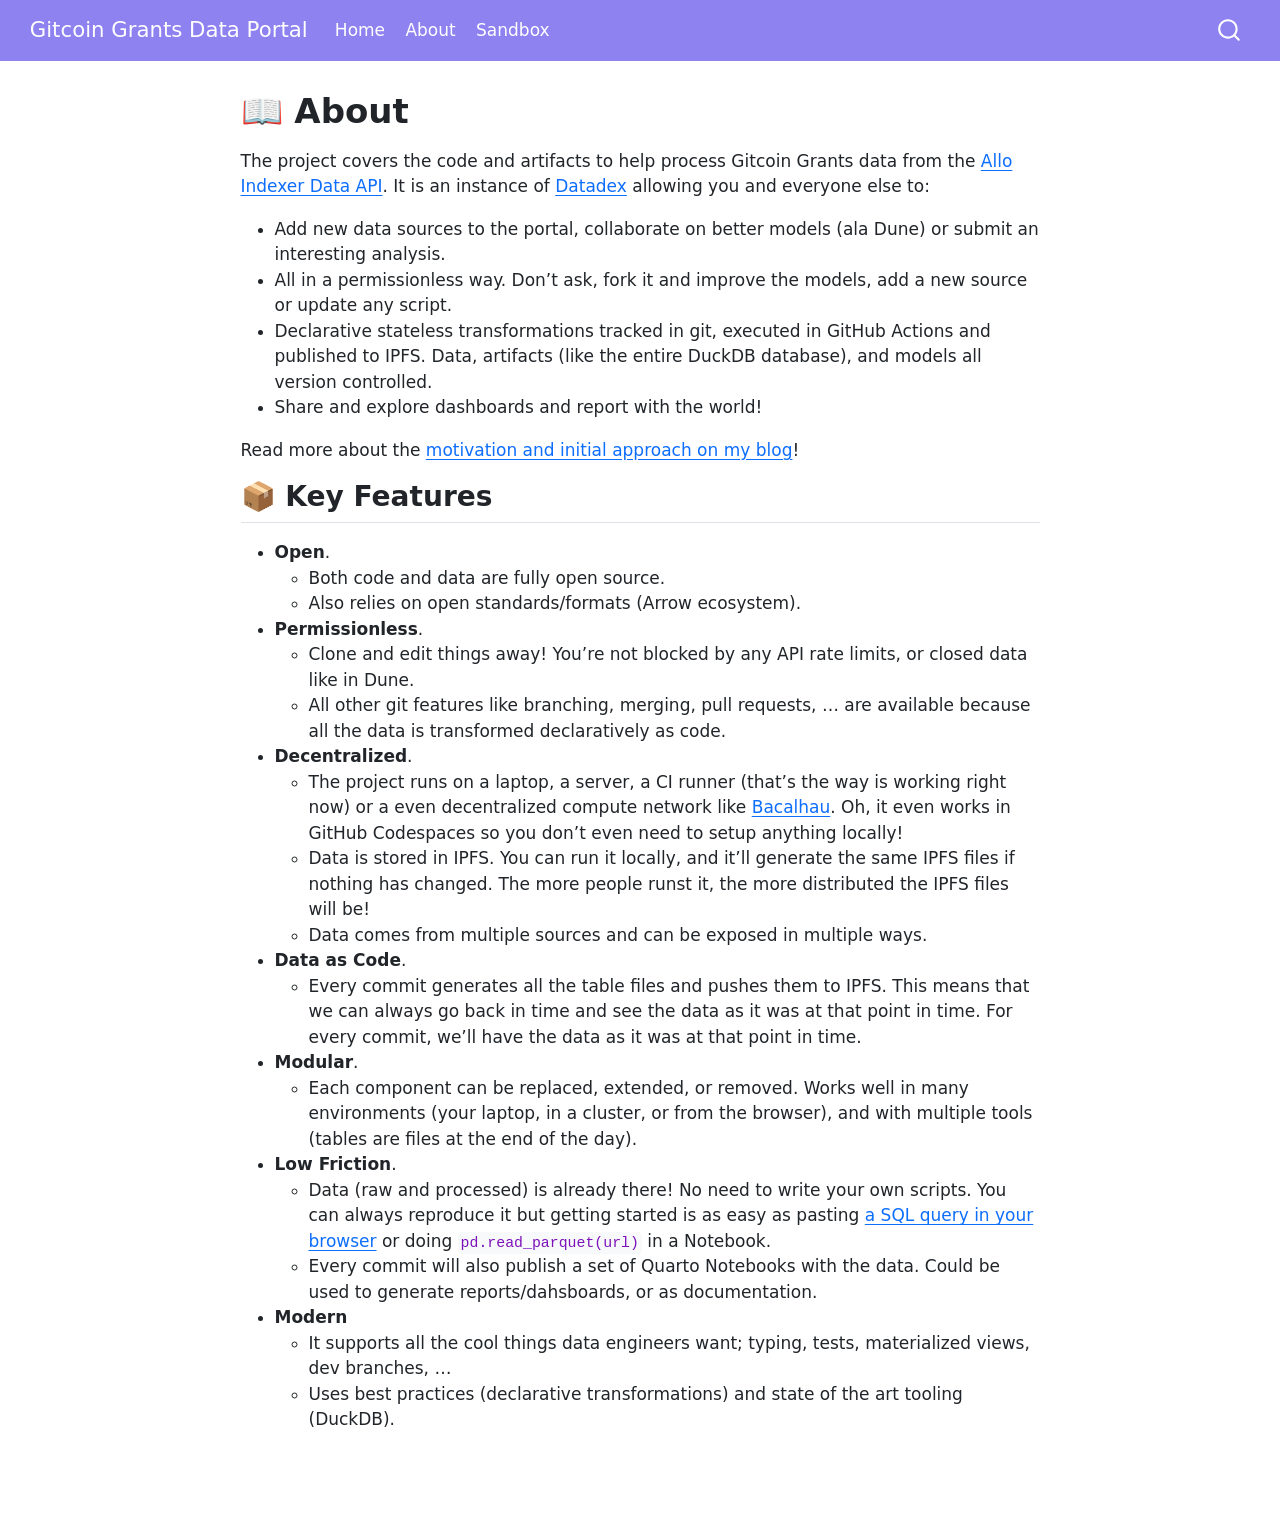
==== about.html @ 12e120de "Built site for gh-pages" ====
<!DOCTYPE html>
<html xmlns="http://www.w3.org/1999/xhtml" lang="en" xml:lang="en"><head>

<meta charset="utf-8">
<meta name="generator" content="quarto-1.4.533">

<meta name="viewport" content="width=device-width, initial-scale=1.0, user-scalable=yes">


<title>Gitcoin Grants Data Portal - 📖 About</title>
<style>
code{white-space: pre-wrap;}
span.smallcaps{font-variant: small-caps;}
div.columns{display: flex; gap: min(4vw, 1.5em);}
div.column{flex: auto; overflow-x: auto;}
div.hanging-indent{margin-left: 1.5em; text-indent: -1.5em;}
ul.task-list{list-style: none;}
ul.task-list li input[type="checkbox"] {
  width: 0.8em;
  margin: 0 0.8em 0.2em -1em; /* quarto-specific, see https://github.com/quarto-dev/quarto-cli/issues/4556 */ 
  vertical-align: middle;
}
</style>


<script src="site_libs/quarto-nav/quarto-nav.js"></script>
<script src="site_libs/quarto-nav/headroom.min.js"></script>
<script src="site_libs/clipboard/clipboard.min.js"></script>
<script src="site_libs/quarto-search/autocomplete.umd.js"></script>
<script src="site_libs/quarto-search/fuse.min.js"></script>
<script src="site_libs/quarto-search/quarto-search.js"></script>
<meta name="quarto:offset" content="./">
<script src="site_libs/quarto-html/quarto.js"></script>
<script src="site_libs/quarto-html/popper.min.js"></script>
<script src="site_libs/quarto-html/tippy.umd.min.js"></script>
<script src="site_libs/quarto-html/anchor.min.js"></script>
<link href="site_libs/quarto-html/tippy.css" rel="stylesheet">
<link href="site_libs/quarto-html/quarto-syntax-highlighting.css" rel="stylesheet" id="quarto-text-highlighting-styles">
<script src="site_libs/bootstrap/bootstrap.min.js"></script>
<link href="site_libs/bootstrap/bootstrap-icons.css" rel="stylesheet">
<link href="site_libs/bootstrap/bootstrap.min.css" rel="stylesheet" id="quarto-bootstrap" data-mode="light">
<script id="quarto-search-options" type="application/json">{
  "location": "navbar",
  "copy-button": false,
  "collapse-after": 3,
  "panel-placement": "end",
  "type": "overlay",
  "limit": 50,
  "keyboard-shortcut": [
    "f",
    "/",
    "s"
  ],
  "show-item-context": false,
  "language": {
    "search-no-results-text": "No results",
    "search-matching-documents-text": "matching documents",
    "search-copy-link-title": "Copy link to search",
    "search-hide-matches-text": "Hide additional matches",
    "search-more-match-text": "more match in this document",
    "search-more-matches-text": "more matches in this document",
    "search-clear-button-title": "Clear",
    "search-text-placeholder": "",
    "search-detached-cancel-button-title": "Cancel",
    "search-submit-button-title": "Submit",
    "search-label": "Search"
  }
}</script>


</head>

<body class="nav-fixed fullcontent">

<div id="quarto-search-results"></div>
  <header id="quarto-header" class="headroom fixed-top">
    <nav class="navbar navbar-expand-lg " data-bs-theme="dark">
      <div class="navbar-container container-fluid">
      <div class="navbar-brand-container mx-auto">
    <a class="navbar-brand" href="./index.html">
    <span class="navbar-title">Gitcoin Grants Data Portal</span>
    </a>
  </div>
            <div id="quarto-search" class="" title="Search"></div>
          <button class="navbar-toggler" type="button" data-bs-toggle="collapse" data-bs-target="#navbarCollapse" aria-controls="navbarCollapse" aria-expanded="false" aria-label="Toggle navigation" onclick="if (window.quartoToggleHeadroom) { window.quartoToggleHeadroom(); }">
  <span class="navbar-toggler-icon"></span>
</button>
          <div class="collapse navbar-collapse" id="navbarCollapse">
            <ul class="navbar-nav navbar-nav-scroll me-auto">
  <li class="nav-item">
    <a class="nav-link" href="./index.html"> 
<span class="menu-text">Home</span></a>
  </li>  
  <li class="nav-item">
    <a class="nav-link active" href="./about.html" aria-current="page"> 
<span class="menu-text">About</span></a>
  </li>  
  <li class="nav-item">
    <a class="nav-link" href="./sandbox.html"> 
<span class="menu-text">Sandbox</span></a>
  </li>  
</ul>
          </div> <!-- /navcollapse -->
          <div class="quarto-navbar-tools">
</div>
      </div> <!-- /container-fluid -->
    </nav>
</header>
<!-- content -->
<div id="quarto-content" class="quarto-container page-columns page-rows-contents page-layout-article page-navbar">
<!-- sidebar -->
<!-- margin-sidebar -->
    
<!-- main -->
<main class="content" id="quarto-document-content">

<header id="title-block-header" class="quarto-title-block default">
<div class="quarto-title">
<h1 class="title">📖 About</h1>
</div>



<div class="quarto-title-meta">

    
  
    
  </div>
  


</header>


<p>The project covers the code and artifacts to help process Gitcoin Grants data from the <a href="https://indexer-production.fly.dev/data/">Allo Indexer Data API</a>. It is an instance of <a href="https://github.com/davidgasquez/datadex">Datadex</a> allowing you and everyone else to:</p>
<ul>
<li>Add new data sources to the portal, collaborate on better models (ala Dune) or submit an interesting analysis.</li>
<li>All in a permissionless way. Don’t ask, fork it and improve the models, add a new source or update any script.</li>
<li>Declarative stateless transformations tracked in git, executed in GitHub Actions and published to IPFS. Data, artifacts (like the entire DuckDB database), and models all version controlled.</li>
<li>Share and explore dashboards and report with the world!</li>
</ul>
<p>Read more about the <a href="https://davidgasquez.github.io/gitcoin-data/">motivation and initial approach on my blog</a>!</p>
<section id="key-features" class="level2">
<h2 class="anchored" data-anchor-id="key-features">📦 Key Features</h2>
<ul>
<li><strong>Open</strong>.
<ul>
<li>Both code and data are fully open source.</li>
<li>Also relies on open standards/formats (Arrow ecosystem).</li>
</ul></li>
<li><strong>Permissionless</strong>.
<ul>
<li>Clone and edit things away! You’re not blocked by any API rate limits, or closed data like in Dune.</li>
<li>All other git features like branching, merging, pull requests, … are available because all the data is transformed declaratively as code.</li>
</ul></li>
<li><strong>Decentralized</strong>.
<ul>
<li>The project runs on a laptop, a server, a CI runner (that’s the way is working right now) or a even decentralized compute network like <a href="https://www.bacalhau.org/">Bacalhau</a>. Oh, it even works in GitHub Codespaces so you don’t even need to setup anything locally!</li>
<li>Data is stored in IPFS. You can run it locally, and it’ll generate the same IPFS files if nothing has changed. The more people runst it, the more distributed the IPFS files will be!</li>
<li>Data comes from multiple sources and can be exposed in multiple ways.</li>
</ul></li>
<li><strong>Data as Code</strong>.
<ul>
<li>Every commit generates all the table files and pushes them to IPFS. This means that we can always go back in time and see the data as it was at that point in time. For every commit, we’ll have the data as it was at that point in time.</li>
</ul></li>
<li><strong>Modular</strong>.
<ul>
<li>Each component can be replaced, extended, or removed. Works well in many environments (your laptop, in a cluster, or from the browser), and with multiple tools (tables are files at the end of the day).</li>
</ul></li>
<li><strong>Low Friction</strong>.
<ul>
<li>Data (raw and processed) is already there! No need to write your own scripts. You can always reproduce it but getting started is as easy as pasting <a href="https://shell.duckdb.org/">a SQL query in your browser</a> or doing <code>pd.read_parquet(url)</code> in a Notebook.</li>
<li>Every commit will also publish a set of Quarto Notebooks with the data. Could be used to generate reports/dahsboards, or as documentation.</li>
</ul></li>
<li><strong>Modern</strong>
<ul>
<li>It supports all the cool things data engineers want; typing, tests, materialized views, dev branches, …</li>
<li>Uses best practices (declarative transformations) and state of the art tooling (DuckDB).</li>
</ul></li>
</ul>


</section>

</main> <!-- /main -->
<script id="quarto-html-after-body" type="application/javascript">
window.document.addEventListener("DOMContentLoaded", function (event) {
  const toggleBodyColorMode = (bsSheetEl) => {
    const mode = bsSheetEl.getAttribute("data-mode");
    const bodyEl = window.document.querySelector("body");
    if (mode === "dark") {
      bodyEl.classList.add("quarto-dark");
      bodyEl.classList.remove("quarto-light");
    } else {
      bodyEl.classList.add("quarto-light");
      bodyEl.classList.remove("quarto-dark");
    }
  }
  const toggleBodyColorPrimary = () => {
    const bsSheetEl = window.document.querySelector("link#quarto-bootstrap");
    if (bsSheetEl) {
      toggleBodyColorMode(bsSheetEl);
    }
  }
  toggleBodyColorPrimary();  
  const icon = "";
  const anchorJS = new window.AnchorJS();
  anchorJS.options = {
    placement: 'right',
    icon: icon
  };
  anchorJS.add('.anchored');
  const isCodeAnnotation = (el) => {
    for (const clz of el.classList) {
      if (clz.startsWith('code-annotation-')) {                     
        return true;
      }
    }
    return false;
  }
  const clipboard = new window.ClipboardJS('.code-copy-button', {
    text: function(trigger) {
      const codeEl = trigger.previousElementSibling.cloneNode(true);
      for (const childEl of codeEl.children) {
        if (isCodeAnnotation(childEl)) {
          childEl.remove();
        }
      }
      return codeEl.innerText;
    }
  });
  clipboard.on('success', function(e) {
    // button target
    const button = e.trigger;
    // don't keep focus
    button.blur();
    // flash "checked"
    button.classList.add('code-copy-button-checked');
    var currentTitle = button.getAttribute("title");
    button.setAttribute("title", "Copied!");
    let tooltip;
    if (window.bootstrap) {
      button.setAttribute("data-bs-toggle", "tooltip");
      button.setAttribute("data-bs-placement", "left");
      button.setAttribute("data-bs-title", "Copied!");
      tooltip = new bootstrap.Tooltip(button, 
        { trigger: "manual", 
          customClass: "code-copy-button-tooltip",
          offset: [0, -8]});
      tooltip.show();    
    }
    setTimeout(function() {
      if (tooltip) {
        tooltip.hide();
        button.removeAttribute("data-bs-title");
        button.removeAttribute("data-bs-toggle");
        button.removeAttribute("data-bs-placement");
      }
      button.setAttribute("title", currentTitle);
      button.classList.remove('code-copy-button-checked');
    }, 1000);
    // clear code selection
    e.clearSelection();
  });
  function tippyHover(el, contentFn, onTriggerFn, onUntriggerFn) {
    const config = {
      allowHTML: true,
      maxWidth: 500,
      delay: 100,
      arrow: false,
      appendTo: function(el) {
          return el.parentElement;
      },
      interactive: true,
      interactiveBorder: 10,
      theme: 'quarto',
      placement: 'bottom-start',
    };
    if (contentFn) {
      config.content = contentFn;
    }
    if (onTriggerFn) {
      config.onTrigger = onTriggerFn;
    }
    if (onUntriggerFn) {
      config.onUntrigger = onUntriggerFn;
    }
    window.tippy(el, config); 
  }
  const noterefs = window.document.querySelectorAll('a[role="doc-noteref"]');
  for (var i=0; i<noterefs.length; i++) {
    const ref = noterefs[i];
    tippyHover(ref, function() {
      // use id or data attribute instead here
      let href = ref.getAttribute('data-footnote-href') || ref.getAttribute('href');
      try { href = new URL(href).hash; } catch {}
      const id = href.replace(/^#\/?/, "");
      const note = window.document.getElementById(id);
      return note.innerHTML;
    });
  }
  const xrefs = window.document.querySelectorAll('a.quarto-xref');
  const processXRef = (id, note) => {
    // Strip column container classes
    const stripColumnClz = (el) => {
      el.classList.remove("page-full", "page-columns");
      if (el.children) {
        for (const child of el.children) {
          stripColumnClz(child);
        }
      }
    }
    stripColumnClz(note)
    if (id === null || id.startsWith('sec-')) {
      // Special case sections, only their first couple elements
      const container = document.createElement("div");
      if (note.children && note.children.length > 2) {
        container.appendChild(note.children[0].cloneNode(true));
        for (let i = 1; i < note.children.length; i++) {
          const child = note.children[i];
          if (child.tagName === "P" && child.innerText === "") {
            continue;
          } else {
            container.appendChild(child.cloneNode(true));
            break;
          }
        }
        if (window.Quarto?.typesetMath) {
          window.Quarto.typesetMath(container);
        }
        return container.innerHTML
      } else {
        if (window.Quarto?.typesetMath) {
          window.Quarto.typesetMath(note);
        }
        return note.innerHTML;
      }
    } else {
      // Remove any anchor links if they are present
      const anchorLink = note.querySelector('a.anchorjs-link');
      if (anchorLink) {
        anchorLink.remove();
      }
      if (window.Quarto?.typesetMath) {
        window.Quarto.typesetMath(note);
      }
      return note.innerHTML;
    }
  }
  for (var i=0; i<xrefs.length; i++) {
    const xref = xrefs[i];
    tippyHover(xref, undefined, function(instance) {
      instance.disable();
      let url = xref.getAttribute('href');
      let hash = undefined; 
      if (url.startsWith('#')) {
        hash = url;
      } else {
        try { hash = new URL(url).hash; } catch {}
      }
      if (hash) {
        const id = hash.replace(/^#\/?/, "");
        const note = window.document.getElementById(id);
        if (note !== null) {
          try {
            const html = processXRef(id, note.cloneNode(true));
            instance.setContent(html);
          } finally {
            instance.enable();
            instance.show();
          }
        } else {
          // See if we can fetch this
          fetch(url.split('#')[0])
          .then(res => res.text())
          .then(html => {
            const parser = new DOMParser();
            const htmlDoc = parser.parseFromString(html, "text/html");
            const note = htmlDoc.getElementById(id);
            if (note !== null) {
              const html = processXRef(id, note);
              instance.setContent(html);
            } 
          }).finally(() => {
            instance.enable();
            instance.show();
          });
        }
      } else {
        // See if we can fetch a full url (with no hash to target)
        // This is a special case and we should probably do some content thinning / targeting
        fetch(url)
        .then(res => res.text())
        .then(html => {
          const parser = new DOMParser();
          const htmlDoc = parser.parseFromString(html, "text/html");
          const note = htmlDoc.querySelector('main.content');
          if (note !== null) {
            // This should only happen for chapter cross references
            // (since there is no id in the URL)
            // remove the first header
            if (note.children.length > 0 && note.children[0].tagName === "HEADER") {
              note.children[0].remove();
            }
            const html = processXRef(null, note);
            instance.setContent(html);
          } 
        }).finally(() => {
          instance.enable();
          instance.show();
        });
      }
    }, function(instance) {
    });
  }
      let selectedAnnoteEl;
      const selectorForAnnotation = ( cell, annotation) => {
        let cellAttr = 'data-code-cell="' + cell + '"';
        let lineAttr = 'data-code-annotation="' +  annotation + '"';
        const selector = 'span[' + cellAttr + '][' + lineAttr + ']';
        return selector;
      }
      const selectCodeLines = (annoteEl) => {
        const doc = window.document;
        const targetCell = annoteEl.getAttribute("data-target-cell");
        const targetAnnotation = annoteEl.getAttribute("data-target-annotation");
        const annoteSpan = window.document.querySelector(selectorForAnnotation(targetCell, targetAnnotation));
        const lines = annoteSpan.getAttribute("data-code-lines").split(",");
        const lineIds = lines.map((line) => {
          return targetCell + "-" + line;
        })
        let top = null;
        let height = null;
        let parent = null;
        if (lineIds.length > 0) {
            //compute the position of the single el (top and bottom and make a div)
            const el = window.document.getElementById(lineIds[0]);
            top = el.offsetTop;
            height = el.offsetHeight;
            parent = el.parentElement.parentElement;
          if (lineIds.length > 1) {
            const lastEl = window.document.getElementById(lineIds[lineIds.length - 1]);
            const bottom = lastEl.offsetTop + lastEl.offsetHeight;
            height = bottom - top;
          }
          if (top !== null && height !== null && parent !== null) {
            // cook up a div (if necessary) and position it 
            let div = window.document.getElementById("code-annotation-line-highlight");
            if (div === null) {
              div = window.document.createElement("div");
              div.setAttribute("id", "code-annotation-line-highlight");
              div.style.position = 'absolute';
              parent.appendChild(div);
            }
            div.style.top = top - 2 + "px";
            div.style.height = height + 4 + "px";
            div.style.left = 0;
            let gutterDiv = window.document.getElementById("code-annotation-line-highlight-gutter");
            if (gutterDiv === null) {
              gutterDiv = window.document.createElement("div");
              gutterDiv.setAttribute("id", "code-annotation-line-highlight-gutter");
              gutterDiv.style.position = 'absolute';
              const codeCell = window.document.getElementById(targetCell);
              const gutter = codeCell.querySelector('.code-annotation-gutter');
              gutter.appendChild(gutterDiv);
            }
            gutterDiv.style.top = top - 2 + "px";
            gutterDiv.style.height = height + 4 + "px";
          }
          selectedAnnoteEl = annoteEl;
        }
      };
      const unselectCodeLines = () => {
        const elementsIds = ["code-annotation-line-highlight", "code-annotation-line-highlight-gutter"];
        elementsIds.forEach((elId) => {
          const div = window.document.getElementById(elId);
          if (div) {
            div.remove();
          }
        });
        selectedAnnoteEl = undefined;
      };
        // Handle positioning of the toggle
    window.addEventListener(
      "resize",
      throttle(() => {
        elRect = undefined;
        if (selectedAnnoteEl) {
          selectCodeLines(selectedAnnoteEl);
        }
      }, 10)
    );
    function throttle(fn, ms) {
    let throttle = false;
    let timer;
      return (...args) => {
        if(!throttle) { // first call gets through
            fn.apply(this, args);
            throttle = true;
        } else { // all the others get throttled
            if(timer) clearTimeout(timer); // cancel #2
            timer = setTimeout(() => {
              fn.apply(this, args);
              timer = throttle = false;
            }, ms);
        }
      };
    }
      // Attach click handler to the DT
      const annoteDls = window.document.querySelectorAll('dt[data-target-cell]');
      for (const annoteDlNode of annoteDls) {
        annoteDlNode.addEventListener('click', (event) => {
          const clickedEl = event.target;
          if (clickedEl !== selectedAnnoteEl) {
            unselectCodeLines();
            const activeEl = window.document.querySelector('dt[data-target-cell].code-annotation-active');
            if (activeEl) {
              activeEl.classList.remove('code-annotation-active');
            }
            selectCodeLines(clickedEl);
            clickedEl.classList.add('code-annotation-active');
          } else {
            // Unselect the line
            unselectCodeLines();
            clickedEl.classList.remove('code-annotation-active');
          }
        });
      }
  const findCites = (el) => {
    const parentEl = el.parentElement;
    if (parentEl) {
      const cites = parentEl.dataset.cites;
      if (cites) {
        return {
          el,
          cites: cites.split(' ')
        };
      } else {
        return findCites(el.parentElement)
      }
    } else {
      return undefined;
    }
  };
  var bibliorefs = window.document.querySelectorAll('a[role="doc-biblioref"]');
  for (var i=0; i<bibliorefs.length; i++) {
    const ref = bibliorefs[i];
    const citeInfo = findCites(ref);
    if (citeInfo) {
      tippyHover(citeInfo.el, function() {
        var popup = window.document.createElement('div');
        citeInfo.cites.forEach(function(cite) {
          var citeDiv = window.document.createElement('div');
          citeDiv.classList.add('hanging-indent');
          citeDiv.classList.add('csl-entry');
          var biblioDiv = window.document.getElementById('ref-' + cite);
          if (biblioDiv) {
            citeDiv.innerHTML = biblioDiv.innerHTML;
          }
          popup.appendChild(citeDiv);
        });
        return popup.innerHTML;
      });
    }
  }
});
</script>
</div> <!-- /content -->




</body></html>
---- site_libs/quarto-html/tippy.css ----
.tippy-box[data-animation=fade][data-state=hidden]{opacity:0}[data-tippy-root]{max-width:calc(100vw - 10px)}.tippy-box{position:relative;background-color:#333;color:#fff;border-radius:4px;font-size:14px;line-height:1.4;white-space:normal;outline:0;transition-property:transform,visibility,opacity}.tippy-box[data-placement^=top]>.tippy-arrow{bottom:0}.tippy-box[data-placement^=top]>.tippy-arrow:before{bottom:-7px;left:0;border-width:8px 8px 0;border-top-color:initial;transform-origin:center top}.tippy-box[data-placement^=bottom]>.tippy-arrow{top:0}.tippy-box[data-placement^=bottom]>.tippy-arrow:before{top:-7px;left:0;border-width:0 8px 8px;border-bottom-color:initial;transform-origin:center bottom}.tippy-box[data-placement^=left]>.tippy-arrow{right:0}.tippy-box[data-placement^=left]>.tippy-arrow:before{border-width:8px 0 8px 8px;border-left-color:initial;right:-7px;transform-origin:center left}.tippy-box[data-placement^=right]>.tippy-arrow{left:0}.tippy-box[data-placement^=right]>.tippy-arrow:before{left:-7px;border-width:8px 8px 8px 0;border-right-color:initial;transform-origin:center right}.tippy-box[data-inertia][data-state=visible]{transition-timing-function:cubic-bezier(.54,1.5,.38,1.11)}.tippy-arrow{width:16px;height:16px;color:#333}.tippy-arrow:before{content:"";position:absolute;border-color:transparent;border-style:solid}.tippy-content{position:relative;padding:5px 9px;z-index:1}
---- site_libs/quarto-html/quarto-syntax-highlighting.css ----
/* quarto syntax highlight colors */
:root {
  --quarto-hl-ot-color: #003B4F;
  --quarto-hl-at-color: #657422;
  --quarto-hl-ss-color: #20794D;
  --quarto-hl-an-color: #5E5E5E;
  --quarto-hl-fu-color: #4758AB;
  --quarto-hl-st-color: #20794D;
  --quarto-hl-cf-color: #003B4F;
  --quarto-hl-op-color: #5E5E5E;
  --quarto-hl-er-color: #AD0000;
  --quarto-hl-bn-color: #AD0000;
  --quarto-hl-al-color: #AD0000;
  --quarto-hl-va-color: #111111;
  --quarto-hl-bu-color: inherit;
  --quarto-hl-ex-color: inherit;
  --quarto-hl-pp-color: #AD0000;
  --quarto-hl-in-color: #5E5E5E;
  --quarto-hl-vs-color: #20794D;
  --quarto-hl-wa-color: #5E5E5E;
  --quarto-hl-do-color: #5E5E5E;
  --quarto-hl-im-color: #00769E;
  --quarto-hl-ch-color: #20794D;
  --quarto-hl-dt-color: #AD0000;
  --quarto-hl-fl-color: #AD0000;
  --quarto-hl-co-color: #5E5E5E;
  --quarto-hl-cv-color: #5E5E5E;
  --quarto-hl-cn-color: #8f5902;
  --quarto-hl-sc-color: #5E5E5E;
  --quarto-hl-dv-color: #AD0000;
  --quarto-hl-kw-color: #003B4F;
}

/* other quarto variables */
:root {
  --quarto-font-monospace: SFMono-Regular, Menlo, Monaco, Consolas, "Liberation Mono", "Courier New", monospace;
}

pre > code.sourceCode > span {
  color: #003B4F;
}

code span {
  color: #003B4F;
}

code.sourceCode > span {
  color: #003B4F;
}

div.sourceCode,
div.sourceCode pre.sourceCode {
  color: #003B4F;
}

code span.ot {
  color: #003B4F;
  font-style: inherit;
}

code span.at {
  color: #657422;
  font-style: inherit;
}

code span.ss {
  color: #20794D;
  font-style: inherit;
}

code span.an {
  color: #5E5E5E;
  font-style: inherit;
}

code span.fu {
  color: #4758AB;
  font-style: inherit;
}

code span.st {
  color: #20794D;
  font-style: inherit;
}

code span.cf {
  color: #003B4F;
  font-style: inherit;
}

code span.op {
  color: #5E5E5E;
  font-style: inherit;
}

code span.er {
  color: #AD0000;
  font-style: inherit;
}

code span.bn {
  color: #AD0000;
  font-style: inherit;
}

code span.al {
  color: #AD0000;
  font-style: inherit;
}

code span.va {
  color: #111111;
  font-style: inherit;
}

code span.bu {
  font-style: inherit;
}

code span.ex {
  font-style: inherit;
}

code span.pp {
  color: #AD0000;
  font-style: inherit;
}

code span.in {
  color: #5E5E5E;
  font-style: inherit;
}

code span.vs {
  color: #20794D;
  font-style: inherit;
}

code span.wa {
  color: #5E5E5E;
  font-style: italic;
}

code span.do {
  color: #5E5E5E;
  font-style: italic;
}

code span.im {
  color: #00769E;
  font-style: inherit;
}

code span.ch {
  color: #20794D;
  font-style: inherit;
}

code span.dt {
  color: #AD0000;
  font-style: inherit;
}

code span.fl {
  color: #AD0000;
  font-style: inherit;
}

code span.co {
  color: #5E5E5E;
  font-style: inherit;
}

code span.cv {
  color: #5E5E5E;
  font-style: italic;
}

code span.cn {
  color: #8f5902;
  font-style: inherit;
}

code span.sc {
  color: #5E5E5E;
  font-style: inherit;
}

code span.dv {
  color: #AD0000;
  font-style: inherit;
}

code span.kw {
  color: #003B4F;
  font-style: inherit;
}

.prevent-inlining {
  content: "</";
}

/*# sourceMappingURL=debc5d5d77c3f9108843748ff7464032.css.map */
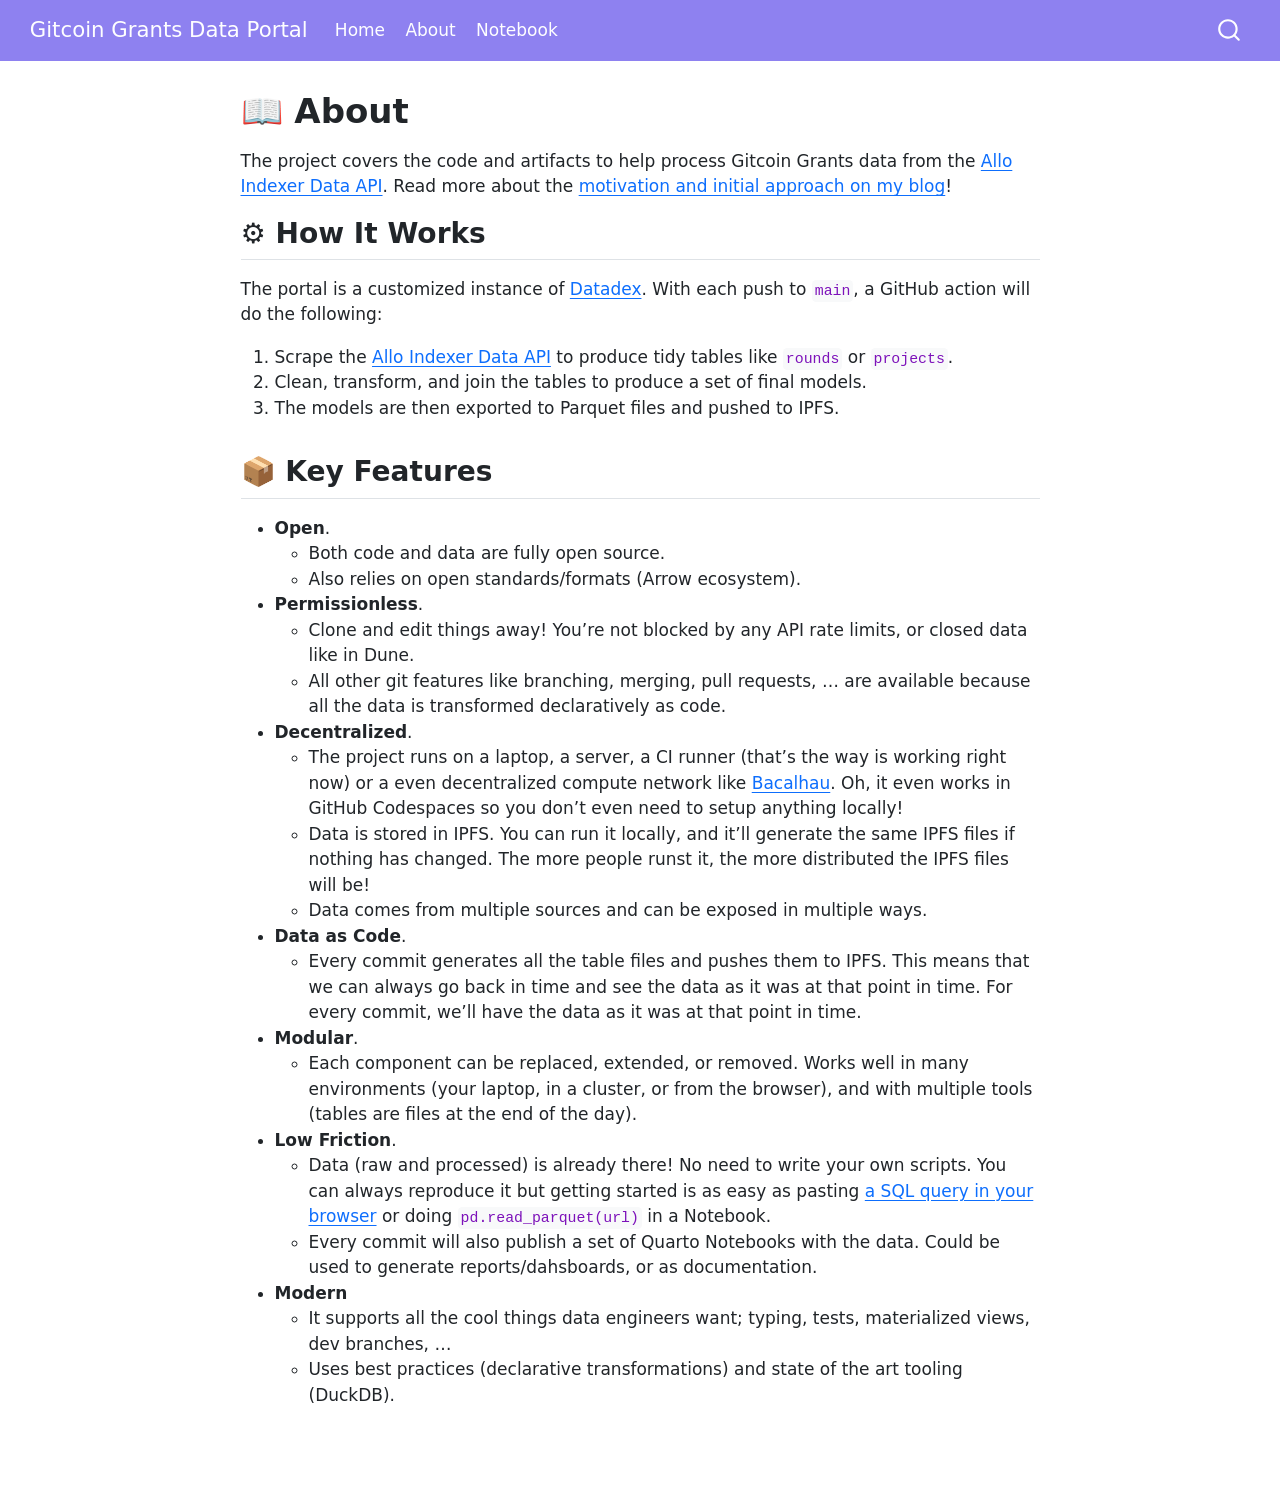
==== commit b9c455af: "Built site for gh-pages" ====
--- a/about.html
+++ b/about.html
@@ -96,8 +96,8 @@
 <span class="menu-text">About</span></a>
   </li>  
   <li class="nav-item">
-    <a class="nav-link" href="./sandbox.html"> 
-<span class="menu-text">Sandbox</span></a>
+    <a class="nav-link" href="./notebook.html"> 
+<span class="menu-text">Notebook</span></a>
   </li>  
 </ul>
           </div> <!-- /navcollapse -->
@@ -133,14 +133,16 @@
 </header>
 
 
-<p>The project covers the code and artifacts to help process Gitcoin Grants data from the <a href="https://indexer-production.fly.dev/data/">Allo Indexer Data API</a>. It is an instance of <a href="https://github.com/davidgasquez/datadex">Datadex</a> allowing you and everyone else to:</p>
-<ul>
-<li>Add new data sources to the portal, collaborate on better models (ala Dune) or submit an interesting analysis.</li>
-<li>All in a permissionless way. Don’t ask, fork it and improve the models, add a new source or update any script.</li>
-<li>Declarative stateless transformations tracked in git, executed in GitHub Actions and published to IPFS. Data, artifacts (like the entire DuckDB database), and models all version controlled.</li>
-<li>Share and explore dashboards and report with the world!</li>
-</ul>
-<p>Read more about the <a href="https://davidgasquez.github.io/gitcoin-data/">motivation and initial approach on my blog</a>!</p>
+<p>The project covers the code and artifacts to help process Gitcoin Grants data from the <a href="https://indexer-production.fly.dev/data/">Allo Indexer Data API</a>. Read more about the <a href="https://davidgasquez.github.io/gitcoin-data/">motivation and initial approach on my blog</a>!</p>
+<section id="how-it-works" class="level2">
+<h2 class="anchored" data-anchor-id="how-it-works">⚙️ How It Works</h2>
+<p>The portal is a customized instance of <a href="https://github.com/davidgasquez/datadex">Datadex</a>. With each push to <code>main</code>, a GitHub action will do the following:</p>
+<ol type="1">
+<li>Scrape the <a href="https://indexer-production.fly.dev/data/">Allo Indexer Data API</a> to produce tidy tables like <code>rounds</code> or <code>projects</code>.</li>
+<li>Clean, transform, and join the tables to produce a set of final models.</li>
+<li>The models are then exported to Parquet files and pushed to IPFS.</li>
+</ol>
+</section>
 <section id="key-features" class="level2">
 <h2 class="anchored" data-anchor-id="key-features">📦 Key Features</h2>
 <ul>
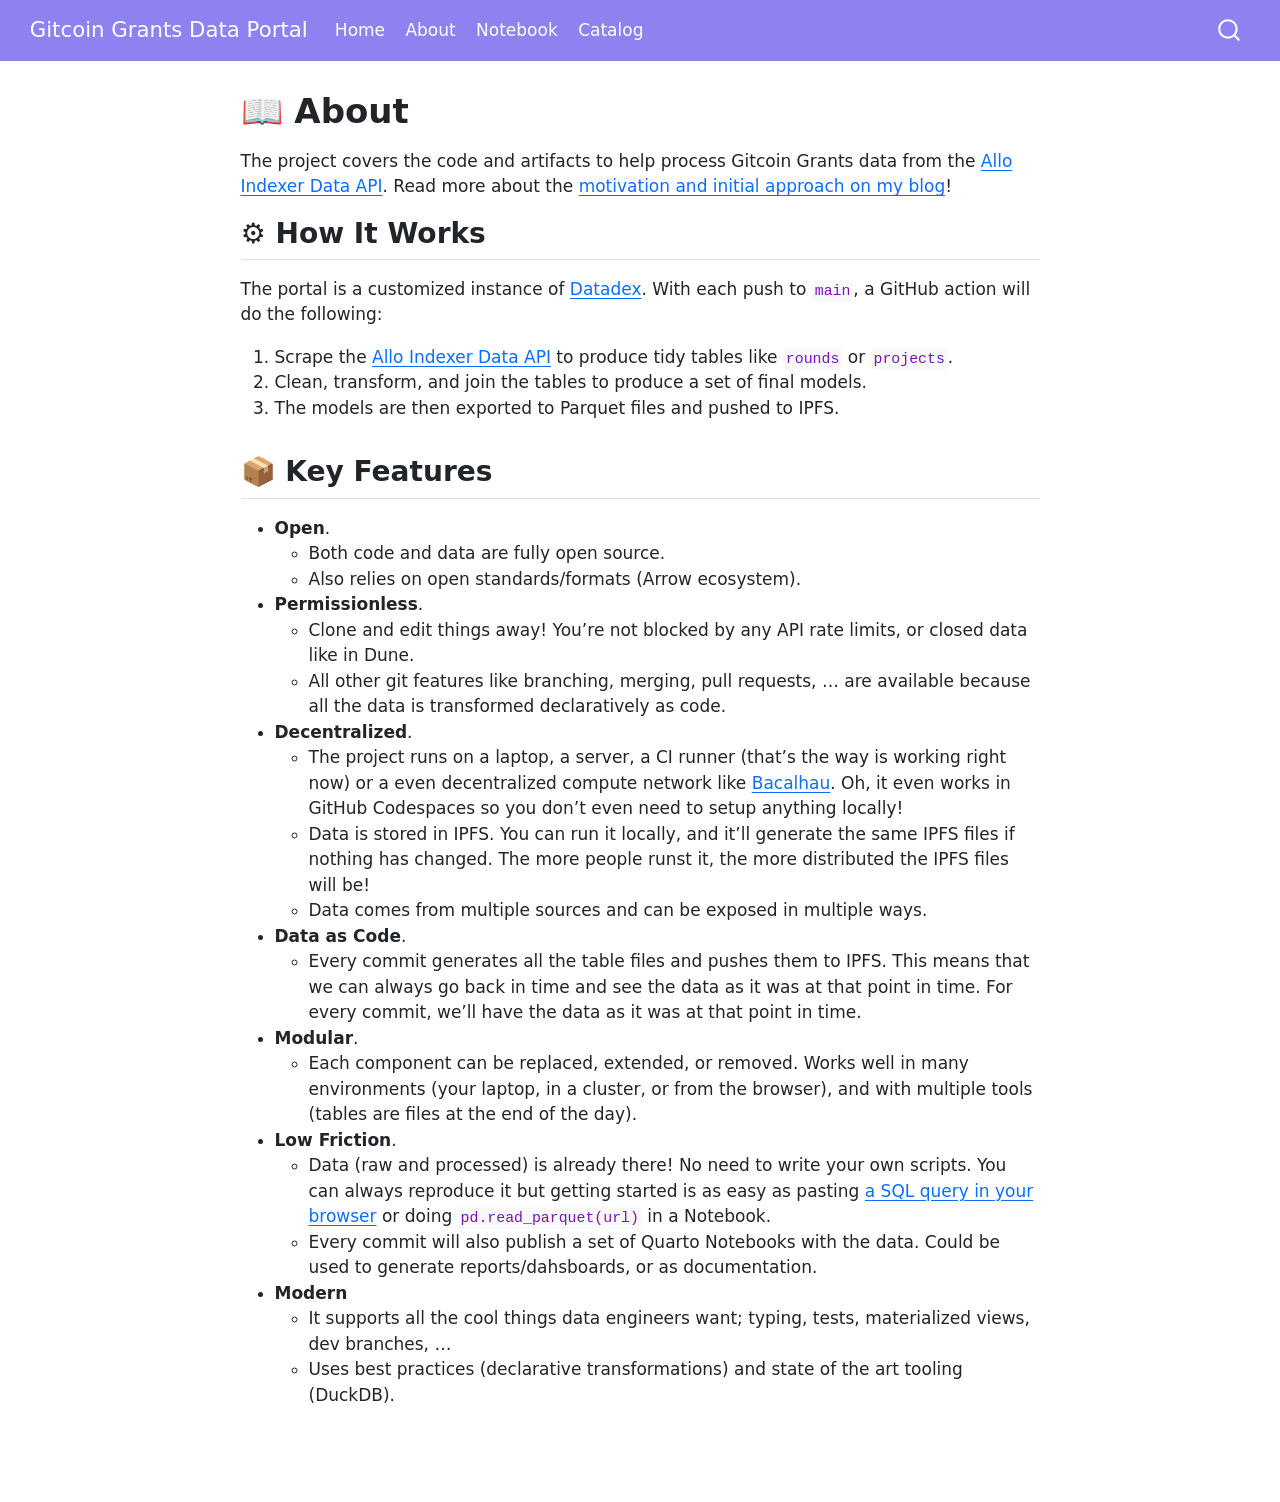
==== commit d106e06e: "Built site for gh-pages" ====
--- a/about.html
+++ b/about.html
@@ -2,7 +2,7 @@
 <html xmlns="http://www.w3.org/1999/xhtml" lang="en" xml:lang="en"><head>
 
 <meta charset="utf-8">
-<meta name="generator" content="quarto-1.4.533">
+<meta name="generator" content="quarto-1.4.536">
 
 <meta name="viewport" content="width=device-width, initial-scale=1.0, user-scalable=yes">
 
@@ -99,6 +99,10 @@
     <a class="nav-link" href="./notebook.html"> 
 <span class="menu-text">Notebook</span></a>
   </li>  
+  <li class="nav-item">
+    <a class="nav-link" href="./catalog.html"> 
+<span class="menu-text">Catalog</span></a>
+  </li>  
 </ul>
           </div> <!-- /navcollapse -->
           <div class="quarto-navbar-tools">
